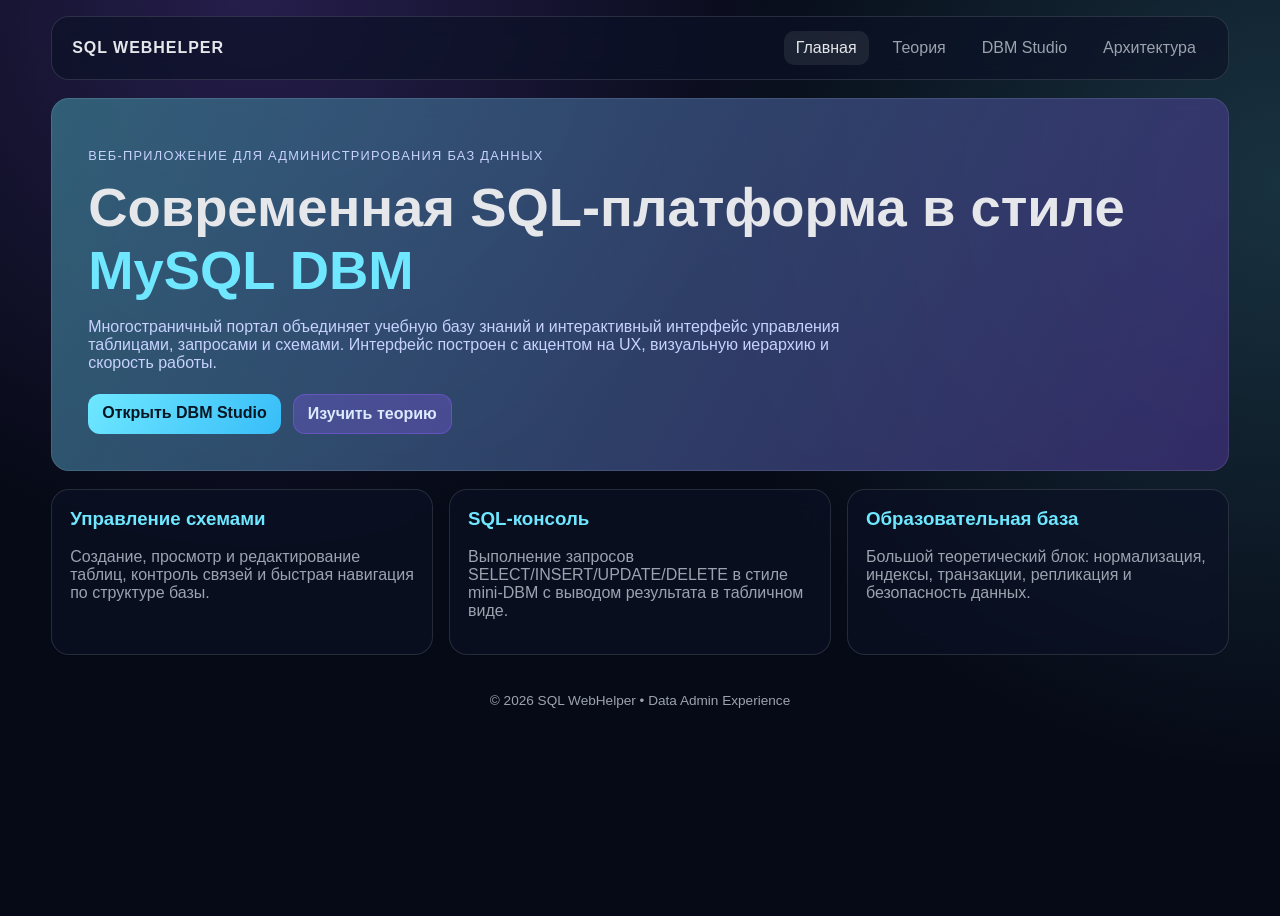
==== index.html @ d7c4d715 "Create modern multi-page SQL admin web app with DBM-style console" ====
<!DOCTYPE html>
<html lang="ru">
  <head>
    <meta charset="UTF-8" />
    <meta name="viewport" content="width=device-width, initial-scale=1.0" />
    <title>SQL WebHelper — Портал администратора БД</title>
    <link rel="stylesheet" href="styles.css" />
  </head>
  <body>
    <header class="topbar glass">
      <div class="brand">SQL WebHelper</div>
      <nav>
        <a href="index.html" class="active">Главная</a>
        <a href="theory.html">Теория</a>
        <a href="admin.html">DBM Studio</a>
        <a href="about.html">Архитектура</a>
      </nav>
    </header>

    <main class="hero-page">
      <section class="hero glass gradient-border">
        <p class="eyebrow">Веб-приложение для администрирования баз данных</p>
        <h1>Современная SQL-платформа в стиле <span>MySQL DBM</span></h1>
        <p>
          Многостраничный портал объединяет учебную базу знаний и интерактивный
          интерфейс управления таблицами, запросами и схемами. Интерфейс
          построен с акцентом на UX, визуальную иерархию и скорость работы.
        </p>
        <div class="hero-actions">
          <a class="btn btn-primary" href="admin.html">Открыть DBM Studio</a>
          <a class="btn btn-secondary" href="theory.html">Изучить теорию</a>
        </div>
      </section>

      <section class="cards-grid">
        <article class="info-card glass">
          <h3>Управление схемами</h3>
          <p>
            Создание, просмотр и редактирование таблиц, контроль связей и быстрая
            навигация по структуре базы.
          </p>
        </article>
        <article class="info-card glass">
          <h3>SQL-консоль</h3>
          <p>
            Выполнение запросов SELECT/INSERT/UPDATE/DELETE в стиле mini-DBM с
            выводом результата в табличном виде.
          </p>
        </article>
        <article class="info-card glass">
          <h3>Образовательная база</h3>
          <p>
            Большой теоретический блок: нормализация, индексы, транзакции,
            репликация и безопасность данных.
          </p>
        </article>
      </section>
    </main>

    <footer>© 2026 SQL WebHelper • Data Admin Experience</footer>
  </body>
</html>
---- styles.css ----
:root {
  --bg: #060a16;
  --bg-soft: #0c1226;
  --accent: #6ee7ff;
  --accent-2: #8b5cf6;
  --text: #e5e7eb;
  --muted: #9ca3af;
  --ok: #22c55e;
}

* { box-sizing: border-box; }

body {
  margin: 0;
  font-family: "Inter", "Segoe UI", sans-serif;
  color: var(--text);
  background:
    radial-gradient(circle at 20% 0%, rgba(139, 92, 246, 0.24), transparent 40%),
    radial-gradient(circle at 100% 20%, rgba(110, 231, 255, 0.18), transparent 40%),
    var(--bg);
  min-height: 100vh;
}

a { color: inherit; text-decoration: none; }

.topbar {
  margin: 16px auto;
  width: min(1200px, 92%);
  display: flex;
  align-items: center;
  justify-content: space-between;
  padding: 14px 20px;
}

.brand {
  font-weight: 800;
  letter-spacing: 0.06em;
  text-transform: uppercase;
}

nav { display: flex; gap: 12px; flex-wrap: wrap; }

nav a {
  padding: 8px 12px;
  border-radius: 10px;
  color: var(--muted);
  transition: 0.2s;
}

nav a.active,
nav a:hover {
  color: var(--text);
  background: rgba(255, 255, 255, 0.08);
}

.glass {
  background: rgba(12, 18, 38, 0.65);
  border: 1px solid rgba(255, 255, 255, 0.12);
  border-radius: 18px;
  backdrop-filter: blur(10px);
}

.gradient-border {
  position: relative;
}

.gradient-border::before {
  content: "";
  position: absolute;
  inset: -1px;
  border-radius: inherit;
  background: linear-gradient(120deg, rgba(110, 231, 255, 0.6), rgba(139, 92, 246, 0.5));
  z-index: -1;
  opacity: 0.6;
}

.hero-page,
.content-page {
  width: min(1200px, 92%);
  margin: 18px auto 38px;
}

.hero {
  padding: 36px;
}

.eyebrow {
  color: var(--accent);
  text-transform: uppercase;
  font-size: 0.8rem;
  letter-spacing: 0.1em;
}

.hero h1 {
  font-size: clamp(2rem, 5vw, 3.4rem);
  margin: 0 0 12px;
}

.hero h1 span { color: var(--accent); }
.hero p { color: #c7d2fe; max-width: 780px; }

.hero-actions {
  margin-top: 22px;
  display: flex;
  gap: 12px;
  flex-wrap: wrap;
}

.btn {
  border: none;
  border-radius: 12px;
  padding: 10px 14px;
  font-weight: 600;
  cursor: pointer;
}

.btn-primary {
  color: #051622;
  background: linear-gradient(120deg, var(--accent), #38bdf8);
}

.btn-secondary {
  color: #dbeafe;
  background: rgba(139, 92, 246, 0.28);
  border: 1px solid rgba(139, 92, 246, 0.45);
}

.cards-grid {
  display: grid;
  grid-template-columns: repeat(auto-fit, minmax(220px, 1fr));
  gap: 16px;
  margin-top: 18px;
}

.info-card { padding: 18px; }
.info-card h3 { margin-top: 0; color: var(--accent); }
.info-card p { color: var(--muted); }

.content { padding: 24px 28px; line-height: 1.6; }
.content h1, .content h2 { color: #dbeafe; }
.content h2 { margin-top: 24px; }

.admin-layout {
  width: min(1200px, 92%);
  margin: 16px auto 36px;
  display: grid;
  grid-template-columns: 280px 1fr;
  gap: 16px;
}

.sidebar { padding: 18px; height: fit-content; }
.schema-title { font-weight: 700; color: var(--accent); }
.sidebar ul { list-style: none; padding: 0; margin: 0; }
.table-item {
  padding: 8px 10px;
  margin-top: 6px;
  border-radius: 10px;
  cursor: pointer;
  color: var(--muted);
}
.table-item.active,
.table-item:hover {
  color: var(--text);
  background: rgba(255, 255, 255, 0.08);
}

.workspace { display: grid; gap: 16px; }
.panel { padding: 18px; }
.table-wrap { overflow-x: auto; }

.db-table {
  width: 100%;
  border-collapse: collapse;
}
.db-table th,
.db-table td {
  border-bottom: 1px solid rgba(255, 255, 255, 0.12);
  text-align: left;
  padding: 8px;
}
.db-table th { color: var(--accent); }

.hint { color: var(--muted); font-size: 0.9rem; }
textarea {
  width: 100%;
  margin: 8px 0;
  border-radius: 12px;
  border: 1px solid rgba(255, 255, 255, 0.18);
  background: #020617;
  color: #f8fafc;
  padding: 12px;
  font-family: "JetBrains Mono", monospace;
}

.row { display: flex; gap: 12px; flex-wrap: wrap; }

.log {
  margin-top: 12px;
  background: #020617;
  border-radius: 12px;
  border: 1px solid rgba(255, 255, 255, 0.14);
  padding: 10px;
  min-height: 70px;
  color: #bfdbfe;
  white-space: pre-wrap;
}

footer {
  text-align: center;
  color: var(--muted);
  font-size: 0.85rem;
  padding-bottom: 18px;
}

@media (max-width: 900px) {
  .admin-layout { grid-template-columns: 1fr; }
}
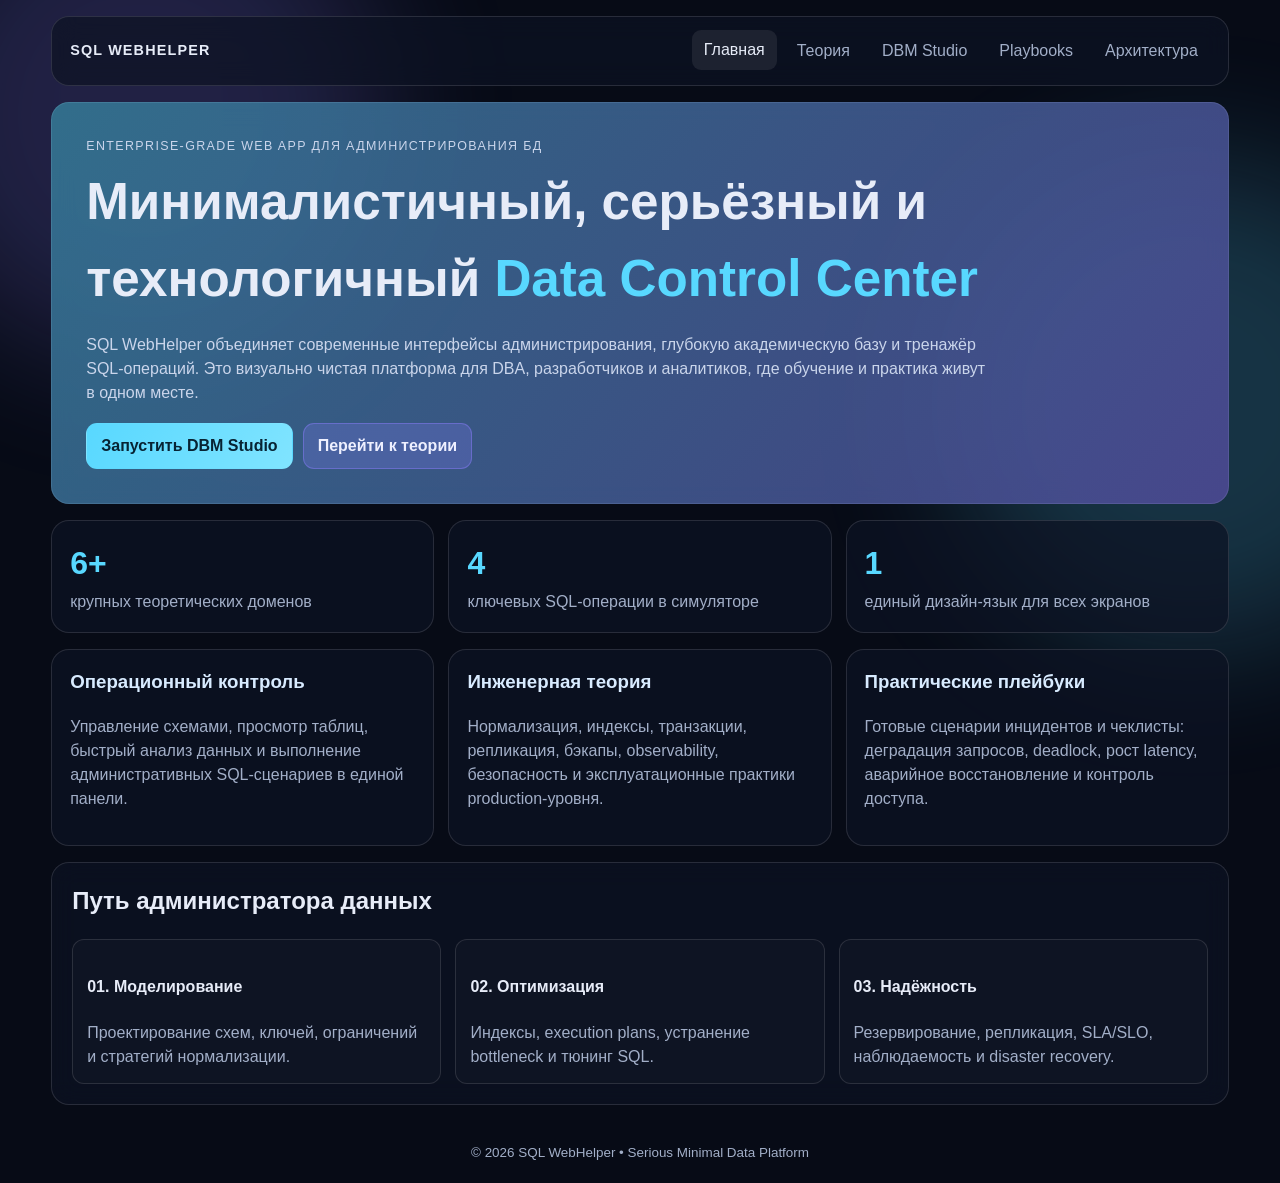
==== commit f6d779a3: "Enhance site with richer content, minimalist styling, and animations" ====
--- a/index.html
+++ b/index.html
@@ -3,60 +3,98 @@
   <head>
     <meta charset="UTF-8" />
     <meta name="viewport" content="width=device-width, initial-scale=1.0" />
-    <title>SQL WebHelper — Портал администратора БД</title>
+    <title>SQL WebHelper — Data Control Suite</title>
     <link rel="stylesheet" href="styles.css" />
   </head>
   <body>
-    <header class="topbar glass">
+    <div class="bg-orb orb-a"></div>
+    <div class="bg-orb orb-b"></div>
+
+    <header class="topbar glass reveal">
       <div class="brand">SQL WebHelper</div>
       <nav>
         <a href="index.html" class="active">Главная</a>
         <a href="theory.html">Теория</a>
         <a href="admin.html">DBM Studio</a>
+        <a href="playbooks.html">Playbooks</a>
         <a href="about.html">Архитектура</a>
       </nav>
     </header>
 
     <main class="hero-page">
-      <section class="hero glass gradient-border">
-        <p class="eyebrow">Веб-приложение для администрирования баз данных</p>
-        <h1>Современная SQL-платформа в стиле <span>MySQL DBM</span></h1>
+      <section class="hero glass gradient-border reveal">
+        <p class="eyebrow">Enterprise-grade web app для администрирования БД</p>
+        <h1>Минималистичный, серьёзный и технологичный <span>Data Control Center</span></h1>
         <p>
-          Многостраничный портал объединяет учебную базу знаний и интерактивный
-          интерфейс управления таблицами, запросами и схемами. Интерфейс
-          построен с акцентом на UX, визуальную иерархию и скорость работы.
+          SQL WebHelper объединяет современные интерфейсы администрирования, глубокую
+          академическую базу и тренажёр SQL-операций. Это визуально чистая платформа для
+          DBA, разработчиков и аналитиков, где обучение и практика живут в одном месте.
         </p>
         <div class="hero-actions">
-          <a class="btn btn-primary" href="admin.html">Открыть DBM Studio</a>
-          <a class="btn btn-secondary" href="theory.html">Изучить теорию</a>
+          <a class="btn btn-primary" href="admin.html">Запустить DBM Studio</a>
+          <a class="btn btn-secondary" href="theory.html">Перейти к теории</a>
         </div>
       </section>
 
-      <section class="cards-grid">
+      <section class="stats-grid reveal delay-1">
+        <article class="stat-card glass">
+          <p class="stat-number">6+</p>
+          <p class="stat-label">крупных теоретических доменов</p>
+        </article>
+        <article class="stat-card glass">
+          <p class="stat-number">4</p>
+          <p class="stat-label">ключевых SQL-операции в симуляторе</p>
+        </article>
+        <article class="stat-card glass">
+          <p class="stat-number">1</p>
+          <p class="stat-label">единый дизайн-язык для всех экранов</p>
+        </article>
+      </section>
+
+      <section class="cards-grid reveal delay-2">
         <article class="info-card glass">
-          <h3>Управление схемами</h3>
+          <h3>Операционный контроль</h3>
           <p>
-            Создание, просмотр и редактирование таблиц, контроль связей и быстрая
-            навигация по структуре базы.
+            Управление схемами, просмотр таблиц, быстрый анализ данных и выполнение
+            административных SQL-сценариев в единой панели.
           </p>
         </article>
         <article class="info-card glass">
-          <h3>SQL-консоль</h3>
+          <h3>Инженерная теория</h3>
           <p>
-            Выполнение запросов SELECT/INSERT/UPDATE/DELETE в стиле mini-DBM с
-            выводом результата в табличном виде.
+            Нормализация, индексы, транзакции, репликация, бэкапы, observability,
+            безопасность и эксплуатационные практики production-уровня.
           </p>
         </article>
         <article class="info-card glass">
-          <h3>Образовательная база</h3>
+          <h3>Практические плейбуки</h3>
           <p>
-            Большой теоретический блок: нормализация, индексы, транзакции,
-            репликация и безопасность данных.
+            Готовые сценарии инцидентов и чеклисты: деградация запросов, deadlock,
+            рост latency, аварийное восстановление и контроль доступа.
           </p>
         </article>
       </section>
+
+      <section class="timeline glass reveal delay-3">
+        <h2>Путь администратора данных</h2>
+        <div class="timeline-grid">
+          <div>
+            <h4>01. Моделирование</h4>
+            <p>Проектирование схем, ключей, ограничений и стратегий нормализации.</p>
+          </div>
+          <div>
+            <h4>02. Оптимизация</h4>
+            <p>Индексы, execution plans, устранение bottleneck и тюнинг SQL.</p>
+          </div>
+          <div>
+            <h4>03. Надёжность</h4>
+            <p>Резервирование, репликация, SLA/SLO, наблюдаемость и disaster recovery.</p>
+          </div>
+        </div>
+      </section>
     </main>
 
-    <footer>© 2026 SQL WebHelper • Data Admin Experience</footer>
+    <footer>© 2026 SQL WebHelper • Serious Minimal Data Platform</footer>
+    <script src="ui.js"></script>
   </body>
 </html>
--- a/styles.css
+++ b/styles.css
@@ -1,67 +1,90 @@
 :root {
-  --bg: #060a16;
-  --bg-soft: #0c1226;
-  --accent: #6ee7ff;
-  --accent-2: #8b5cf6;
-  --text: #e5e7eb;
-  --muted: #9ca3af;
-  --ok: #22c55e;
+  --bg: #070b16;
+  --surface: rgba(13, 19, 35, 0.72);
+  --surface-solid: #0b1220;
+  --text: #e7ecf8;
+  --muted: #a2afc8;
+  --line: rgba(255, 255, 255, 0.12);
+  --accent: #58d8ff;
+  --accent-soft: #8b7dff;
+  --ok: #38d39f;
+  --danger: #ff7b9f;
 }
 
 * { box-sizing: border-box; }
 
 body {
   margin: 0;
+  min-height: 100vh;
+  background: var(--bg);
+  color: var(--text);
   font-family: "Inter", "Segoe UI", sans-serif;
-  color: var(--text);
-  background:
-    radial-gradient(circle at 20% 0%, rgba(139, 92, 246, 0.24), transparent 40%),
-    radial-gradient(circle at 100% 20%, rgba(110, 231, 255, 0.18), transparent 40%),
-    var(--bg);
-  min-height: 100vh;
+  line-height: 1.5;
+  overflow-x: hidden;
 }
 
 a { color: inherit; text-decoration: none; }
 
+.bg-orb {
+  position: fixed;
+  width: 38vw;
+  height: 38vw;
+  border-radius: 50%;
+  filter: blur(70px);
+  z-index: -2;
+  opacity: 0.2;
+  animation: drift 16s ease-in-out infinite alternate;
+}
+.orb-a { top: -10vw; left: -8vw; background: var(--accent-soft); }
+.orb-b { top: 18vh; right: -12vw; background: var(--accent); animation-delay: 1.7s; }
+
 .topbar {
+  width: min(1240px, 92%);
   margin: 16px auto;
-  width: min(1200px, 92%);
+  padding: 14px 18px;
   display: flex;
   align-items: center;
   justify-content: space-between;
-  padding: 14px 20px;
+  gap: 16px;
 }
 
 .brand {
   font-weight: 800;
-  letter-spacing: 0.06em;
+  letter-spacing: 0.08em;
   text-transform: uppercase;
-}
-
-nav { display: flex; gap: 12px; flex-wrap: wrap; }
+  font-size: 0.9rem;
+}
+
+nav {
+  display: flex;
+  flex-wrap: wrap;
+  gap: 8px;
+}
 
 nav a {
   padding: 8px 12px;
-  border-radius: 10px;
-  color: var(--muted);
-  transition: 0.2s;
-}
-
-nav a.active,
-nav a:hover {
+  border-radius: 9px;
+  color: var(--muted);
+  transition: color .24s ease, background .24s ease, transform .24s ease;
+}
+
+nav a:hover,
+nav a.active {
   color: var(--text);
   background: rgba(255, 255, 255, 0.08);
+  transform: translateY(-1px);
 }
 
 .glass {
-  background: rgba(12, 18, 38, 0.65);
-  border: 1px solid rgba(255, 255, 255, 0.12);
+  background: var(--surface);
+  border: 1px solid var(--line);
   border-radius: 18px;
-  backdrop-filter: blur(10px);
+  backdrop-filter: blur(12px);
 }
 
 .gradient-border {
   position: relative;
+  isolation: isolate;
 }
 
 .gradient-border::before {
@@ -69,149 +92,239 @@
   position: absolute;
   inset: -1px;
   border-radius: inherit;
-  background: linear-gradient(120deg, rgba(110, 231, 255, 0.6), rgba(139, 92, 246, 0.5));
   z-index: -1;
-  opacity: 0.6;
+  background: linear-gradient(130deg, rgba(88, 216, 255, 0.45), rgba(139, 125, 255, 0.45));
 }
 
 .hero-page,
 .content-page {
-  width: min(1200px, 92%);
-  margin: 18px auto 38px;
+  width: min(1240px, 92%);
+  margin: 14px auto 38px;
 }
 
 .hero {
-  padding: 36px;
+  padding: 34px;
 }
 
 .eyebrow {
+  margin: 0 0 8px;
+  font-size: 0.78rem;
+  letter-spacing: 0.11em;
   color: var(--accent);
   text-transform: uppercase;
-  font-size: 0.8rem;
-  letter-spacing: 0.1em;
 }
 
 .hero h1 {
-  font-size: clamp(2rem, 5vw, 3.4rem);
-  margin: 0 0 12px;
+  font-size: clamp(2rem, 4.4vw, 3.2rem);
+  margin: 0;
+  max-width: 970px;
 }
 
 .hero h1 span { color: var(--accent); }
-.hero p { color: #c7d2fe; max-width: 780px; }
-
-.hero-actions {
-  margin-top: 22px;
+.hero p { color: #cad5eb; max-width: 900px; }
+
+.hero-actions,
+.row {
   display: flex;
-  gap: 12px;
   flex-wrap: wrap;
+  gap: 10px;
+  margin-top: 18px;
 }
 
 .btn {
-  border: none;
-  border-radius: 12px;
+  border: 1px solid transparent;
+  border-radius: 11px;
+  font-weight: 600;
   padding: 10px 14px;
-  font-weight: 600;
   cursor: pointer;
-}
-
-.btn-primary {
-  color: #051622;
-  background: linear-gradient(120deg, var(--accent), #38bdf8);
-}
-
-.btn-secondary {
-  color: #dbeafe;
-  background: rgba(139, 92, 246, 0.28);
-  border: 1px solid rgba(139, 92, 246, 0.45);
-}
-
-.cards-grid {
+  transition: transform .2s ease, opacity .2s ease, box-shadow .2s ease;
+}
+
+.btn:hover { transform: translateY(-1px); box-shadow: 0 6px 20px rgba(0, 0, 0, 0.22); }
+.btn-primary { background: linear-gradient(120deg, var(--accent), #80e4ff); color: #072333; }
+.btn-secondary { background: rgba(139, 125, 255, 0.24); color: #eef0ff; border-color: rgba(139, 125, 255, 0.44); }
+.btn-ghost { background: transparent; color: var(--muted); border-color: var(--line); }
+
+.stats-grid,
+.cards-grid,
+.playbook-grid {
+  margin-top: 16px;
+  display: grid;
+  gap: 14px;
+  grid-template-columns: repeat(auto-fit, minmax(220px, 1fr));
+}
+
+.stat-card,
+.info-card {
+  padding: 18px;
+}
+
+.stat-number { margin: 0; font-size: 2rem; font-weight: 800; color: var(--accent); }
+.stat-label { margin: 3px 0 0; color: var(--muted); }
+
+.info-card h3,
+.playbook-card h3 {
+  margin-top: 0;
+  color: #d8ebff;
+}
+.info-card p { color: var(--muted); }
+
+.timeline {
+  margin-top: 16px;
+  padding: 20px;
+}
+
+.timeline h2 { margin-top: 0; }
+.timeline-grid {
   display: grid;
   grid-template-columns: repeat(auto-fit, minmax(220px, 1fr));
-  gap: 16px;
-  margin-top: 18px;
-}
-
-.info-card { padding: 18px; }
-.info-card h3 { margin-top: 0; color: var(--accent); }
-.info-card p { color: var(--muted); }
-
-.content { padding: 24px 28px; line-height: 1.6; }
-.content h1, .content h2 { color: #dbeafe; }
-.content h2 { margin-top: 24px; }
+  gap: 14px;
+}
+.timeline-grid div {
+  border: 1px solid var(--line);
+  border-radius: 12px;
+  padding: 14px;
+  background: rgba(255, 255, 255, 0.02);
+}
+.timeline-grid p { color: var(--muted); margin-bottom: 0; }
+
+.content {
+  padding: 26px 28px;
+}
+
+.lead { color: #c8d3ea; }
+.content h2 { margin-top: 26px; }
+.content ul, .content ol { color: #d4def2; }
+
+.playbook-card {
+  background: rgba(255, 255, 255, 0.03);
+  border: 1px solid var(--line);
+  border-radius: 14px;
+  padding: 16px;
+}
+.playbook-card li { color: var(--muted); margin-bottom: 6px; }
 
 .admin-layout {
-  width: min(1200px, 92%);
-  margin: 16px auto 36px;
+  width: min(1240px, 92%);
+  margin: 14px auto 38px;
   display: grid;
-  grid-template-columns: 280px 1fr;
-  gap: 16px;
-}
-
-.sidebar { padding: 18px; height: fit-content; }
-.schema-title { font-weight: 700; color: var(--accent); }
+  gap: 14px;
+  grid-template-columns: 290px 1fr;
+}
+
+.sidebar,
+.panel {
+  padding: 16px;
+}
+
 .sidebar ul { list-style: none; padding: 0; margin: 0; }
+.schema-title { color: var(--accent); font-weight: 700; }
 .table-item {
+  margin-top: 6px;
   padding: 8px 10px;
-  margin-top: 6px;
   border-radius: 10px;
+  color: var(--muted);
   cursor: pointer;
-  color: var(--muted);
-}
-.table-item.active,
-.table-item:hover {
+  transition: background .2s ease, color .2s ease;
+}
+.table-item:hover,
+.table-item.active {
   color: var(--text);
   background: rgba(255, 255, 255, 0.08);
 }
 
-.workspace { display: grid; gap: 16px; }
-.panel { padding: 18px; }
+.kpi-box {
+  margin-top: 16px;
+  padding-top: 10px;
+  border-top: 1px solid var(--line);
+  color: var(--muted);
+  font-size: 0.92rem;
+}
+
+.workspace { display: grid; gap: 14px; }
 .table-wrap { overflow-x: auto; }
 
 .db-table {
   width: 100%;
   border-collapse: collapse;
+  font-size: 0.96rem;
 }
 .db-table th,
 .db-table td {
-  border-bottom: 1px solid rgba(255, 255, 255, 0.12);
+  border-bottom: 1px solid var(--line);
   text-align: left;
   padding: 8px;
 }
-.db-table th { color: var(--accent); }
-
-.hint { color: var(--muted); font-size: 0.9rem; }
+.db-table th {
+  color: var(--accent);
+  font-weight: 700;
+}
+
+.hint { color: var(--muted); margin-bottom: 8px; }
+.hint-list { color: #c9d4ec; margin-top: 0; padding-left: 16px; }
 textarea {
   width: 100%;
-  margin: 8px 0;
+  margin: 6px 0;
+  border: 1px solid var(--line);
   border-radius: 12px;
-  border: 1px solid rgba(255, 255, 255, 0.18);
-  background: #020617;
-  color: #f8fafc;
   padding: 12px;
+  background: #060d1a;
+  color: #f2f7ff;
   font-family: "JetBrains Mono", monospace;
 }
 
-.row { display: flex; gap: 12px; flex-wrap: wrap; }
-
 .log {
-  margin-top: 12px;
-  background: #020617;
+  margin-top: 10px;
+  min-height: 74px;
+  border: 1px solid var(--line);
   border-radius: 12px;
-  border: 1px solid rgba(255, 255, 255, 0.14);
+  background: #060d1a;
+  color: #bde8ff;
   padding: 10px;
-  min-height: 70px;
-  color: #bfdbfe;
   white-space: pre-wrap;
+}
+
+.history-wrap {
+  margin-top: 14px;
+  border-top: 1px solid var(--line);
+  padding-top: 10px;
+}
+.history-wrap h3 { margin: 0 0 8px; font-size: 1rem; }
+.history-list {
+  margin: 0;
+  padding-left: 16px;
+  color: var(--muted);
+  max-height: 160px;
+  overflow: auto;
 }
 
 footer {
   text-align: center;
   color: var(--muted);
-  font-size: 0.85rem;
-  padding-bottom: 18px;
-}
-
-@media (max-width: 900px) {
+  font-size: 0.84rem;
+  padding: 0 0 20px;
+}
+
+.reveal {
+  opacity: 0;
+  transform: translateY(16px);
+  animation: reveal .7s ease forwards;
+}
+.delay-1 { animation-delay: .12s; }
+.delay-2 { animation-delay: .24s; }
+.delay-3 { animation-delay: .36s; }
+
+@keyframes reveal {
+  to { opacity: 1; transform: translateY(0); }
+}
+
+@keyframes drift {
+  from { transform: translate3d(0, 0, 0) scale(1); }
+  to { transform: translate3d(4vw, 2vh, 0) scale(1.08); }
+}
+
+@media (max-width: 940px) {
   .admin-layout { grid-template-columns: 1fr; }
-}
+  .hero { padding: 24px; }
+  .content { padding: 20px; }
+}
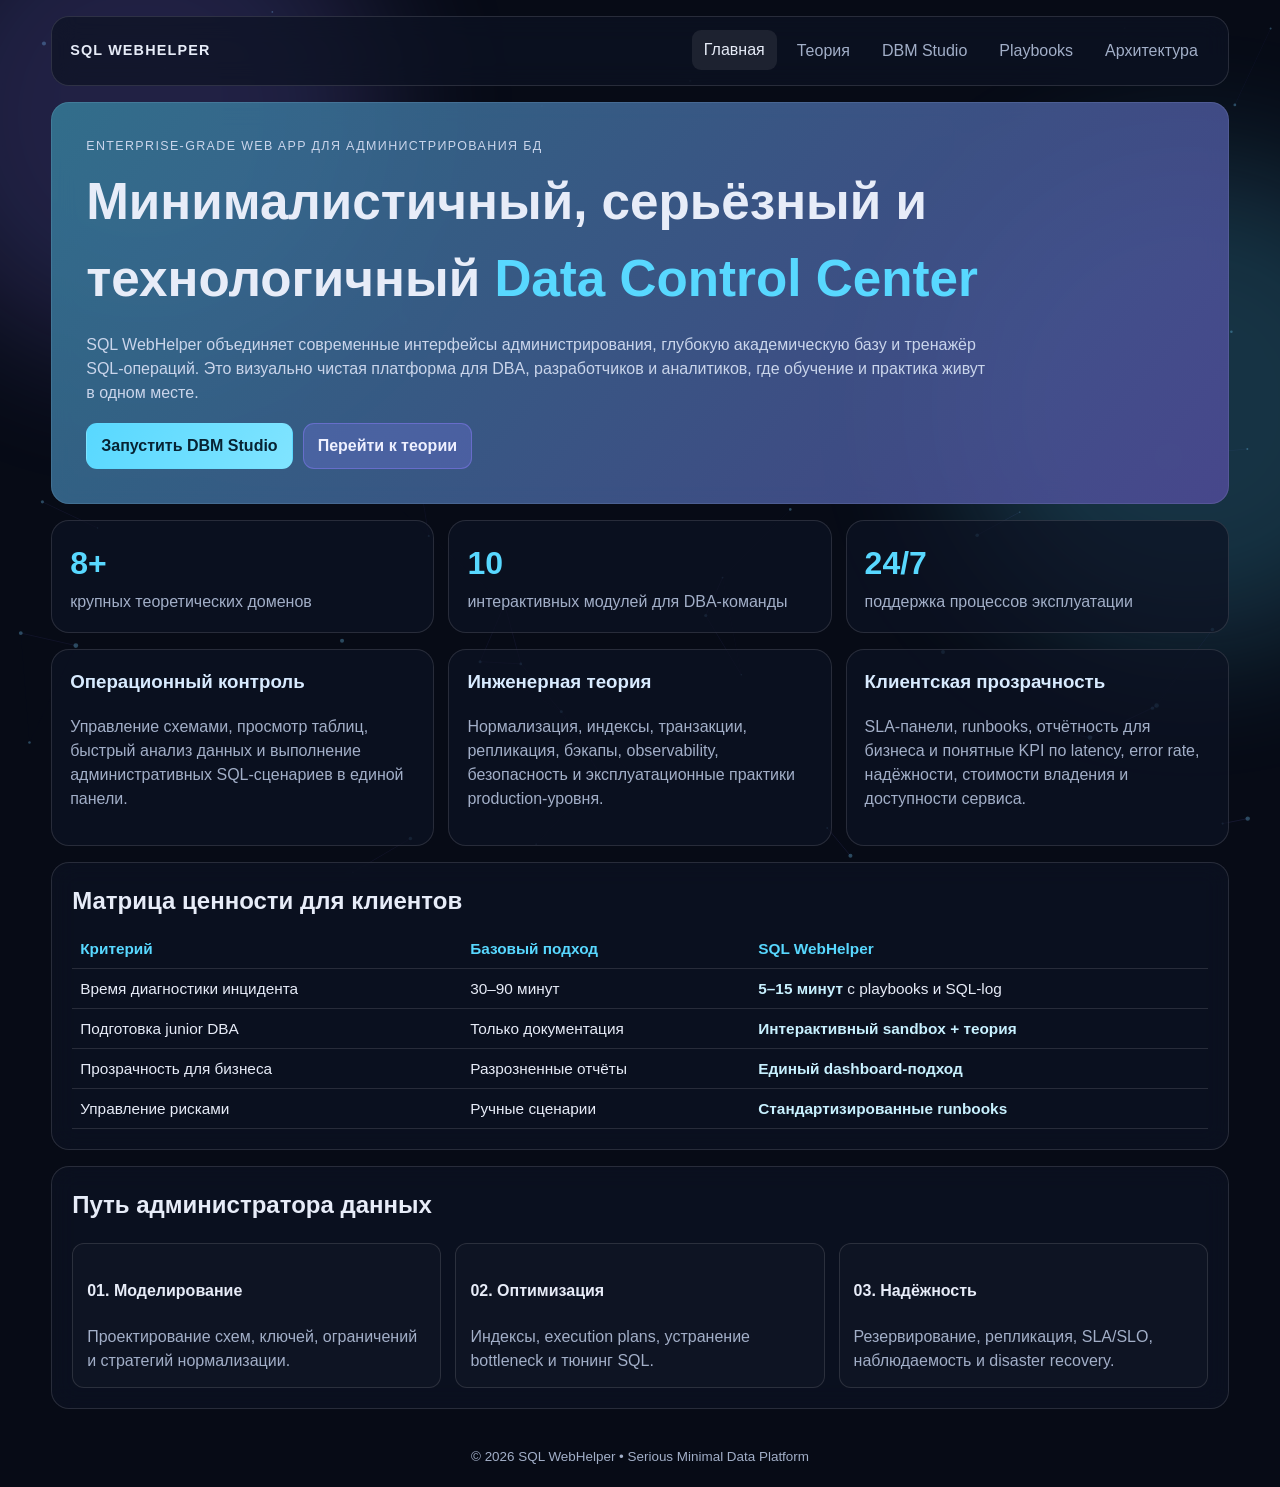
==== commit 3c5ef8da: "Upgrade UI with canvas effects and advanced DBM interactivity" ====
--- a/index.html
+++ b/index.html
@@ -7,6 +7,7 @@
     <link rel="stylesheet" href="styles.css" />
   </head>
   <body>
+    <canvas id="fx-canvas" aria-hidden="true"></canvas>
     <div class="bg-orb orb-a"></div>
     <div class="bg-orb orb-b"></div>
 
@@ -38,16 +39,16 @@
 
       <section class="stats-grid reveal delay-1">
         <article class="stat-card glass">
-          <p class="stat-number">6+</p>
+          <p class="stat-number">8+</p>
           <p class="stat-label">крупных теоретических доменов</p>
         </article>
         <article class="stat-card glass">
-          <p class="stat-number">4</p>
-          <p class="stat-label">ключевых SQL-операции в симуляторе</p>
+          <p class="stat-number">10</p>
+          <p class="stat-label">интерактивных модулей для DBA-команды</p>
         </article>
         <article class="stat-card glass">
-          <p class="stat-number">1</p>
-          <p class="stat-label">единый дизайн-язык для всех экранов</p>
+          <p class="stat-number">24/7</p>
+          <p class="stat-label">поддержка процессов эксплуатации</p>
         </article>
       </section>
 
@@ -67,15 +68,52 @@
           </p>
         </article>
         <article class="info-card glass">
-          <h3>Практические плейбуки</h3>
+          <h3>Клиентская прозрачность</h3>
           <p>
-            Готовые сценарии инцидентов и чеклисты: деградация запросов, deadlock,
-            рост latency, аварийное восстановление и контроль доступа.
+            SLA-панели, runbooks, отчётность для бизнеса и понятные KPI по latency,
+            error rate, надёжности, стоимости владения и доступности сервиса.
           </p>
         </article>
       </section>
 
-      <section class="timeline glass reveal delay-3">
+      <section class="table-section glass reveal delay-3">
+        <h2>Матрица ценности для клиентов</h2>
+        <div class="table-wrap">
+          <table class="db-table db-table-compare">
+            <thead>
+              <tr>
+                <th>Критерий</th>
+                <th>Базовый подход</th>
+                <th>SQL WebHelper</th>
+              </tr>
+            </thead>
+            <tbody>
+              <tr>
+                <td>Время диагностики инцидента</td>
+                <td>30–90 минут</td>
+                <td><strong>5–15 минут</strong> с playbooks и SQL-log</td>
+              </tr>
+              <tr>
+                <td>Подготовка junior DBA</td>
+                <td>Только документация</td>
+                <td><strong>Интерактивный sandbox + теория</strong></td>
+              </tr>
+              <tr>
+                <td>Прозрачность для бизнеса</td>
+                <td>Разрозненные отчёты</td>
+                <td><strong>Единый dashboard-подход</strong></td>
+              </tr>
+              <tr>
+                <td>Управление рисками</td>
+                <td>Ручные сценарии</td>
+                <td><strong>Стандартизированные runbooks</strong></td>
+              </tr>
+            </tbody>
+          </table>
+        </div>
+      </section>
+
+      <section class="timeline glass reveal delay-4">
         <h2>Путь администратора данных</h2>
         <div class="timeline-grid">
           <div>
--- a/styles.css
+++ b/styles.css
@@ -7,8 +7,6 @@
   --line: rgba(255, 255, 255, 0.12);
   --accent: #58d8ff;
   --accent-soft: #8b7dff;
-  --ok: #38d39f;
-  --danger: #ff7b9f;
 }
 
 * { box-sizing: border-box; }
@@ -24,6 +22,14 @@
 }
 
 a { color: inherit; text-decoration: none; }
+
+#fx-canvas {
+  position: fixed;
+  inset: 0;
+  z-index: -3;
+  opacity: 0.7;
+  pointer-events: none;
+}
 
 .bg-orb {
   position: fixed;
@@ -102,9 +108,7 @@
   margin: 14px auto 38px;
 }
 
-.hero {
-  padding: 34px;
-}
+.hero { padding: 34px; }
 
 .eyebrow {
   margin: 0 0 8px;
@@ -155,9 +159,7 @@
 }
 
 .stat-card,
-.info-card {
-  padding: 18px;
-}
+.info-card { padding: 18px; }
 
 .stat-number { margin: 0; font-size: 2rem; font-weight: 800; color: var(--accent); }
 .stat-label { margin: 3px 0 0; color: var(--muted); }
@@ -168,6 +170,15 @@
   color: #d8ebff;
 }
 .info-card p { color: var(--muted); }
+
+.table-section {
+  margin-top: 16px;
+  padding: 20px;
+}
+
+.table-section h2 {
+  margin: 0 0 10px;
+}
 
 .timeline {
   margin-top: 16px;
@@ -188,9 +199,7 @@
 }
 .timeline-grid p { color: var(--muted); margin-bottom: 0; }
 
-.content {
-  padding: 26px 28px;
-}
+.content { padding: 26px 28px; }
 
 .lead { color: #c8d3ea; }
 .content h2 { margin-top: 26px; }
@@ -213,9 +222,7 @@
 }
 
 .sidebar,
-.panel {
-  padding: 16px;
-}
+.panel { padding: 16px; }
 
 .sidebar ul { list-style: none; padding: 0; margin: 0; }
 .schema-title { color: var(--accent); font-weight: 700; }
@@ -233,15 +240,56 @@
   background: rgba(255, 255, 255, 0.08);
 }
 
-.kpi-box {
+.kpi-grid {
   margin-top: 16px;
-  padding-top: 10px;
-  border-top: 1px solid var(--line);
-  color: var(--muted);
-  font-size: 0.92rem;
+  display: grid;
+  grid-template-columns: repeat(2, minmax(0, 1fr));
+  gap: 8px;
+}
+
+.kpi-card {
+  padding: 10px;
+  border-radius: 12px;
+  background: rgba(255, 255, 255, 0.03);
+  border: 1px solid var(--line);
+}
+
+.kpi-card p {
+  margin: 0;
+  color: var(--muted);
+  font-size: 0.8rem;
+}
+
+.kpi-card strong {
+  font-size: 1.1rem;
+  color: #eff5ff;
 }
 
 .workspace { display: grid; gap: 14px; }
+.panel-head {
+  display: flex;
+  justify-content: space-between;
+  align-items: center;
+  gap: 8px;
+  flex-wrap: wrap;
+}
+.toolbar {
+  display: flex;
+  gap: 10px;
+  margin: 10px 0 12px;
+  flex-wrap: wrap;
+}
+
+input[type="search"] {
+  flex: 1;
+  min-width: 220px;
+  border: 1px solid var(--line);
+  border-radius: 12px;
+  padding: 10px;
+  background: #060d1a;
+  color: #f2f7ff;
+}
+
 .table-wrap { overflow-x: auto; }
 
 .db-table {
@@ -255,9 +303,23 @@
   text-align: left;
   padding: 8px;
 }
-.db-table th {
-  color: var(--accent);
-  font-weight: 700;
+.db-table th { color: var(--accent); font-weight: 700; }
+
+.db-table tbody tr:hover {
+  background: rgba(255, 255, 255, 0.04);
+}
+
+.db-table-compare td strong {
+  color: #c8f1ff;
+}
+
+.sort-btn {
+  border: none;
+  background: transparent;
+  color: inherit;
+  font: inherit;
+  cursor: pointer;
+  padding: 0;
 }
 
 .hint { color: var(--muted); margin-bottom: 8px; }
@@ -313,6 +375,7 @@
 .delay-1 { animation-delay: .12s; }
 .delay-2 { animation-delay: .24s; }
 .delay-3 { animation-delay: .36s; }
+.delay-4 { animation-delay: .48s; }
 
 @keyframes reveal {
   to { opacity: 1; transform: translateY(0); }
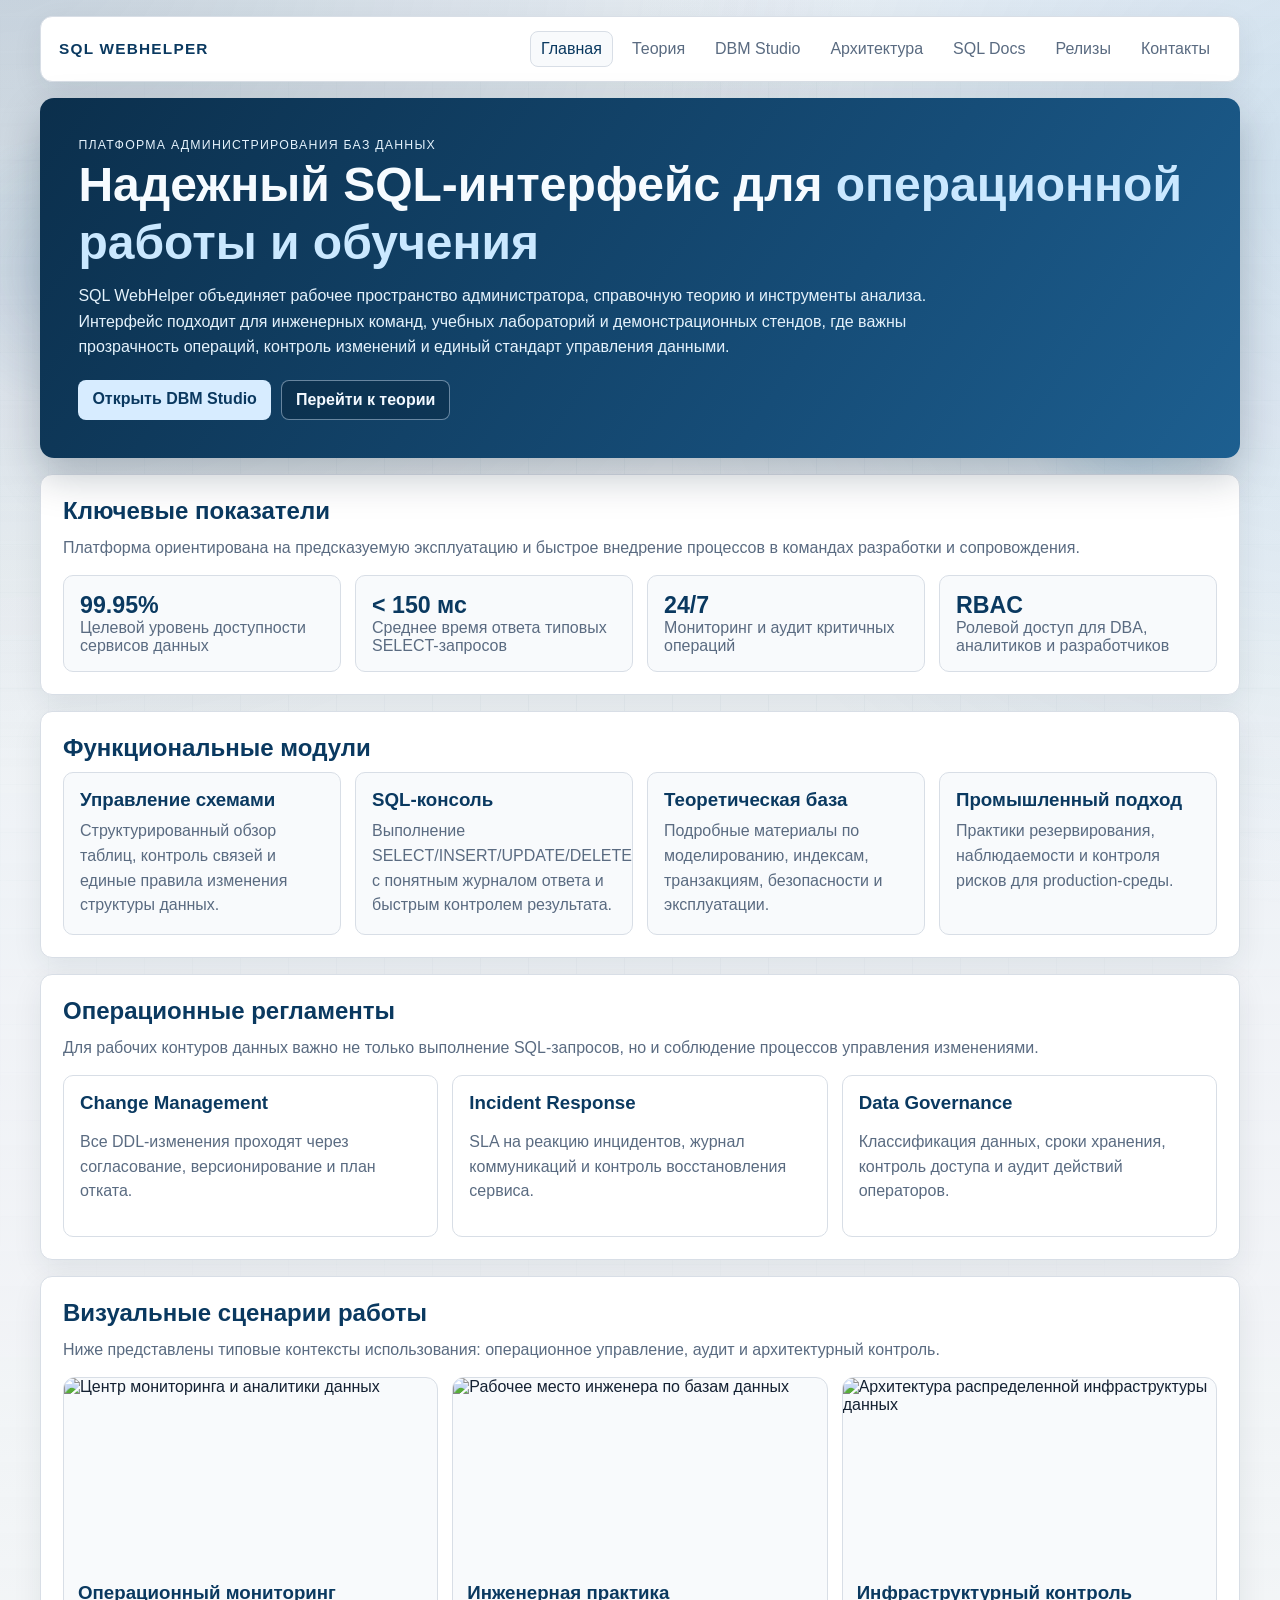
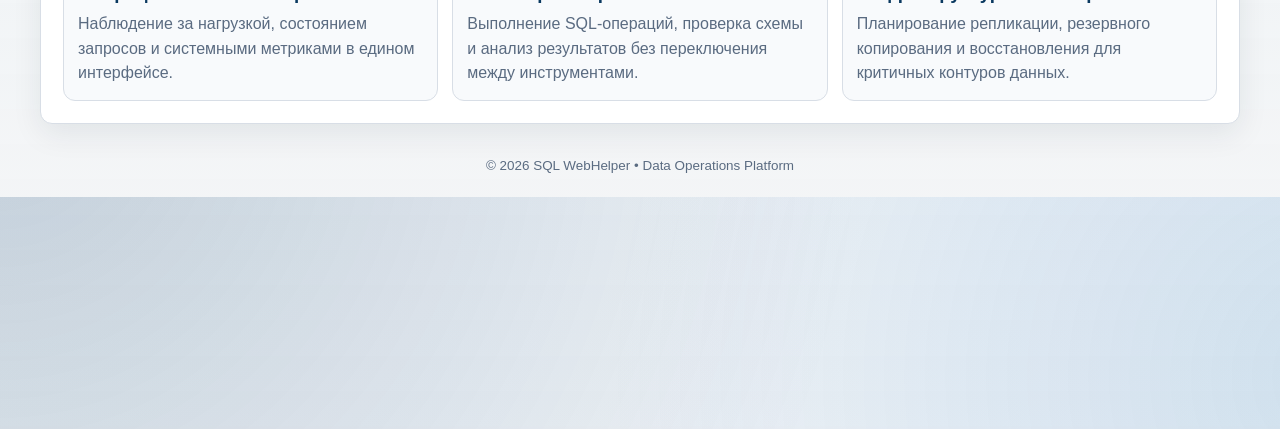
==== commit c6b65810: "Renew alot of pages adding statick aniamtion into pages" ====
--- a/index.html
+++ b/index.html
@@ -3,136 +3,177 @@
   <head>
     <meta charset="UTF-8" />
     <meta name="viewport" content="width=device-width, initial-scale=1.0" />
-    <title>SQL WebHelper — Data Control Suite</title>
+    <title>SQL WebHelper — Центр управления данными</title>
     <link rel="stylesheet" href="styles.css" />
+    <script src="site.js" defer></script>
   </head>
   <body>
-    <canvas id="fx-canvas" aria-hidden="true"></canvas>
-    <div class="bg-orb orb-a"></div>
-    <div class="bg-orb orb-b"></div>
-
-    <header class="topbar glass reveal">
+    <header class="topbar">
       <div class="brand">SQL WebHelper</div>
       <nav>
         <a href="index.html" class="active">Главная</a>
         <a href="theory.html">Теория</a>
         <a href="admin.html">DBM Studio</a>
-        <a href="playbooks.html">Playbooks</a>
         <a href="about.html">Архитектура</a>
+        <a href="docs.html">SQL Docs</a>
+        <a href="release-notes.html">Релизы</a>
+        <a href="contacts.html">Контакты</a>
       </nav>
     </header>
 
     <main class="hero-page">
-      <section class="hero glass gradient-border reveal">
-        <p class="eyebrow">Enterprise-grade web app для администрирования БД</p>
-        <h1>Минималистичный, серьёзный и технологичный <span>Data Control Center</span></h1>
+      <section class="hero">
+        <p class="eyebrow">Платформа администрирования баз данных</p>
+        <h1>Надежный SQL-интерфейс для <span>операционной работы и обучения</span></h1>
         <p>
-          SQL WebHelper объединяет современные интерфейсы администрирования, глубокую
-          академическую базу и тренажёр SQL-операций. Это визуально чистая платформа для
-          DBA, разработчиков и аналитиков, где обучение и практика живут в одном месте.
+          SQL WebHelper объединяет рабочее пространство администратора, справочную теорию и
+          инструменты анализа. Интерфейс подходит для инженерных команд, учебных лабораторий и
+          демонстрационных стендов, где важны прозрачность операций, контроль изменений и единый
+          стандарт управления данными.
         </p>
         <div class="hero-actions">
-          <a class="btn btn-primary" href="admin.html">Запустить DBM Studio</a>
+          <a class="btn btn-primary" href="admin.html">Открыть DBM Studio</a>
           <a class="btn btn-secondary" href="theory.html">Перейти к теории</a>
         </div>
       </section>
 
-      <section class="stats-grid reveal delay-1">
-        <article class="stat-card glass">
-          <p class="stat-number">8+</p>
-          <p class="stat-label">крупных теоретических доменов</p>
-        </article>
-        <article class="stat-card glass">
-          <p class="stat-number">10</p>
-          <p class="stat-label">интерактивных модулей для DBA-команды</p>
-        </article>
-        <article class="stat-card glass">
-          <p class="stat-number">24/7</p>
-          <p class="stat-label">поддержка процессов эксплуатации</p>
-        </article>
-      </section>
-
-      <section class="cards-grid reveal delay-2">
-        <article class="info-card glass">
-          <h3>Операционный контроль</h3>
-          <p>
-            Управление схемами, просмотр таблиц, быстрый анализ данных и выполнение
-            административных SQL-сценариев в единой панели.
-          </p>
-        </article>
-        <article class="info-card glass">
-          <h3>Инженерная теория</h3>
-          <p>
-            Нормализация, индексы, транзакции, репликация, бэкапы, observability,
-            безопасность и эксплуатационные практики production-уровня.
-          </p>
-        </article>
-        <article class="info-card glass">
-          <h3>Клиентская прозрачность</h3>
-          <p>
-            SLA-панели, runbooks, отчётность для бизнеса и понятные KPI по latency,
-            error rate, надёжности, стоимости владения и доступности сервиса.
-          </p>
-        </article>
-      </section>
-
-      <section class="table-section glass reveal delay-3">
-        <h2>Матрица ценности для клиентов</h2>
-        <div class="table-wrap">
-          <table class="db-table db-table-compare">
-            <thead>
-              <tr>
-                <th>Критерий</th>
-                <th>Базовый подход</th>
-                <th>SQL WebHelper</th>
-              </tr>
-            </thead>
-            <tbody>
-              <tr>
-                <td>Время диагностики инцидента</td>
-                <td>30–90 минут</td>
-                <td><strong>5–15 минут</strong> с playbooks и SQL-log</td>
-              </tr>
-              <tr>
-                <td>Подготовка junior DBA</td>
-                <td>Только документация</td>
-                <td><strong>Интерактивный sandbox + теория</strong></td>
-              </tr>
-              <tr>
-                <td>Прозрачность для бизнеса</td>
-                <td>Разрозненные отчёты</td>
-                <td><strong>Единый dashboard-подход</strong></td>
-              </tr>
-              <tr>
-                <td>Управление рисками</td>
-                <td>Ручные сценарии</td>
-                <td><strong>Стандартизированные runbooks</strong></td>
-              </tr>
-            </tbody>
-          </table>
+      <section class="section">
+        <h2>Ключевые показатели</h2>
+        <p class="section-intro">
+          Платформа ориентирована на предсказуемую эксплуатацию и быстрое внедрение процессов в
+          командах разработки и сопровождения.
+        </p>
+        <div class="kpi-grid">
+          <div class="kpi">
+            <strong>99.95%</strong>
+            <span>Целевой уровень доступности сервисов данных</span>
+          </div>
+          <div class="kpi">
+            <strong>&lt; 150 мс</strong>
+            <span>Среднее время ответа типовых SELECT-запросов</span>
+          </div>
+          <div class="kpi">
+            <strong>24/7</strong>
+            <span>Мониторинг и аудит критичных операций</span>
+          </div>
+          <div class="kpi">
+            <strong>RBAC</strong>
+            <span>Ролевой доступ для DBA, аналитиков и разработчиков</span>
+          </div>
         </div>
       </section>
 
-      <section class="timeline glass reveal delay-4">
-        <h2>Путь администратора данных</h2>
-        <div class="timeline-grid">
-          <div>
-            <h4>01. Моделирование</h4>
-            <p>Проектирование схем, ключей, ограничений и стратегий нормализации.</p>
-          </div>
-          <div>
-            <h4>02. Оптимизация</h4>
-            <p>Индексы, execution plans, устранение bottleneck и тюнинг SQL.</p>
-          </div>
-          <div>
-            <h4>03. Надёжность</h4>
-            <p>Резервирование, репликация, SLA/SLO, наблюдаемость и disaster recovery.</p>
-          </div>
+      <section class="section">
+        <h2>Функциональные модули</h2>
+        <div class="cards-grid">
+          <article class="info-card">
+            <h3>Управление схемами</h3>
+            <p>
+              Структурированный обзор таблиц, контроль связей и единые правила изменения структуры
+              данных.
+            </p>
+          </article>
+          <article class="info-card">
+            <h3>SQL-консоль</h3>
+            <p>
+              Выполнение SELECT/INSERT/UPDATE/DELETE с понятным журналом ответа и быстрым контролем
+              результата.
+            </p>
+          </article>
+          <article class="info-card">
+            <h3>Теоретическая база</h3>
+            <p>
+              Подробные материалы по моделированию, индексам, транзакциям, безопасности и
+              эксплуатации.
+            </p>
+          </article>
+          <article class="info-card">
+            <h3>Промышленный подход</h3>
+            <p>
+              Практики резервирования, наблюдаемости и контроля рисков для production-среды.
+            </p>
+          </article>
+        </div>
+      </section>
+
+      <section class="section">
+        <h2>Операционные регламенты</h2>
+        <p class="section-intro">
+          Для рабочих контуров данных важно не только выполнение SQL-запросов, но и соблюдение
+          процессов управления изменениями.
+        </p>
+        <div class="article-grid">
+          <article class="article">
+            <h3>Change Management</h3>
+            <p>
+              Все DDL-изменения проходят через согласование, версионирование и план отката.
+            </p>
+          </article>
+          <article class="article">
+            <h3>Incident Response</h3>
+            <p>
+              SLA на реакцию инцидентов, журнал коммуникаций и контроль восстановления сервиса.
+            </p>
+          </article>
+          <article class="article">
+            <h3>Data Governance</h3>
+            <p>
+              Классификация данных, сроки хранения, контроль доступа и аудит действий операторов.
+            </p>
+          </article>
+        </div>
+      </section>
+
+      <section class="section">
+        <h2>Визуальные сценарии работы</h2>
+        <p class="section-intro">
+          Ниже представлены типовые контексты использования: операционное управление, аудит и
+          архитектурный контроль.
+        </p>
+        <div class="media-grid">
+          <article class="media-card">
+            <img
+              src="https://images.unsplash.com/photo-1518773553398-650c184e0bb3?auto=format&fit=crop&w=1200&q=80"
+              alt="Центр мониторинга и аналитики данных"
+            />
+            <div class="media-body">
+              <h3>Операционный мониторинг</h3>
+              <p>
+                Наблюдение за нагрузкой, состоянием запросов и системными метриками в едином
+                интерфейсе.
+              </p>
+            </div>
+          </article>
+          <article class="media-card">
+            <img
+              src="https://images.unsplash.com/photo-1461749280684-dccba630e2f6?auto=format&fit=crop&w=1200&q=80"
+              alt="Рабочее место инженера по базам данных"
+            />
+            <div class="media-body">
+              <h3>Инженерная практика</h3>
+              <p>
+                Выполнение SQL-операций, проверка схемы и анализ результатов без переключения между
+                инструментами.
+              </p>
+            </div>
+          </article>
+          <article class="media-card">
+            <img
+              src="https://images.unsplash.com/photo-1451187580459-43490279c0fa?auto=format&fit=crop&w=1200&q=80"
+              alt="Архитектура распределенной инфраструктуры данных"
+            />
+            <div class="media-body">
+              <h3>Инфраструктурный контроль</h3>
+              <p>
+                Планирование репликации, резервного копирования и восстановления для критичных
+                контуров данных.
+              </p>
+            </div>
+          </article>
         </div>
       </section>
     </main>
 
-    <footer>© 2026 SQL WebHelper • Serious Minimal Data Platform</footer>
-    <script src="ui.js"></script>
+    <footer>© 2026 SQL WebHelper • Data Operations Platform</footer>
   </body>
 </html>
--- a/styles.css
+++ b/styles.css
@@ -1,393 +1,653 @@
 :root {
-  --bg: #070b16;
-  --surface: rgba(13, 19, 35, 0.72);
-  --surface-solid: #0b1220;
-  --text: #e7ecf8;
-  --muted: #a2afc8;
-  --line: rgba(255, 255, 255, 0.12);
-  --accent: #58d8ff;
-  --accent-soft: #8b7dff;
-}
-
-* { box-sizing: border-box; }
+  --bg: #f3f5f7;
+  --surface: #ffffff;
+  --surface-alt: #f8fafc;
+  --border: #d8dee6;
+  --text: #142132;
+  --muted: #5a6b81;
+  --accent: #0f4c81;
+  --accent-strong: #0a3960;
+  --ok: #1e7a42;
+  --shadow: 0 10px 30px rgba(15, 35, 57, 0.08);
+}
+
+* {
+  box-sizing: border-box;
+}
 
 body {
   margin: 0;
+  font-family: "Segoe UI", "Helvetica Neue", Arial, sans-serif;
+  color: var(--text);
+  position: relative;
+  isolation: isolate;
+  background:
+    radial-gradient(circle at 0% -5%, rgba(11, 60, 97, 0.18), transparent 38%),
+    radial-gradient(circle at 105% 10%, rgba(31, 120, 188, 0.14), transparent 35%),
+    linear-gradient(180deg, rgba(231, 237, 244, 0.6), rgba(243, 245, 247, 0.8)),
+    var(--bg);
   min-height: 100vh;
-  background: var(--bg);
-  color: var(--text);
-  font-family: "Inter", "Segoe UI", sans-serif;
-  line-height: 1.5;
-  overflow-x: hidden;
-}
-
-a { color: inherit; text-decoration: none; }
-
-#fx-canvas {
+  animation: bgShift 20s ease-in-out infinite alternate;
+  opacity: 0;
+  transform: translateY(8px);
+  transition: opacity 0.45s ease, transform 0.45s ease;
+}
+
+body::before,
+body::after {
+  content: "";
   position: fixed;
+  inset: -20vmax;
+  pointer-events: none;
+  z-index: -1;
+}
+
+body::before {
+  background:
+    radial-gradient(circle, rgba(12, 92, 150, 0.12) 0%, rgba(12, 92, 150, 0) 45%),
+    radial-gradient(circle, rgba(33, 141, 195, 0.14) 0%, rgba(33, 141, 195, 0) 38%),
+    radial-gradient(circle, rgba(6, 48, 82, 0.08) 0%, rgba(6, 48, 82, 0) 52%);
+  background-size: 34vmax 34vmax, 30vmax 30vmax, 42vmax 42vmax;
+  background-repeat: no-repeat;
+  background-position: 8% 16%, 85% 25%, 40% 85%;
+  filter: blur(6px);
+  animation: orbitalFlow 24s linear infinite;
+}
+
+body::after {
   inset: 0;
-  z-index: -3;
-  opacity: 0.7;
-  pointer-events: none;
-}
-
-.bg-orb {
-  position: fixed;
-  width: 38vw;
-  height: 38vw;
-  border-radius: 50%;
-  filter: blur(70px);
-  z-index: -2;
-  opacity: 0.2;
-  animation: drift 16s ease-in-out infinite alternate;
-}
-.orb-a { top: -10vw; left: -8vw; background: var(--accent-soft); }
-.orb-b { top: 18vh; right: -12vw; background: var(--accent); animation-delay: 1.7s; }
+  background-image:
+    linear-gradient(rgba(11, 60, 97, 0.07) 1px, transparent 1px),
+    linear-gradient(90deg, rgba(11, 60, 97, 0.07) 1px, transparent 1px);
+  background-size: 48px 48px;
+  mask-image: radial-gradient(circle at 50% 35%, rgba(0, 0, 0, 0.5), transparent 72%);
+  animation: gridDrift 18s linear infinite;
+}
+
+body.is-loaded {
+  opacity: 1;
+  transform: translateY(0);
+}
+
+body.is-transitioning {
+  opacity: 0;
+  transform: translateY(10px);
+}
+
+a {
+  color: inherit;
+  text-decoration: none;
+}
 
 .topbar {
-  width: min(1240px, 92%);
-  margin: 16px auto;
+  width: min(1200px, 94%);
+  margin: 16px auto 0;
   padding: 14px 18px;
   display: flex;
   align-items: center;
   justify-content: space-between;
-  gap: 16px;
+  gap: 12px;
+  background: var(--surface);
+  border: 1px solid var(--border);
+  border-radius: 12px;
+  box-shadow: var(--shadow);
 }
 
 .brand {
-  font-weight: 800;
+  font-size: 0.96rem;
   letter-spacing: 0.08em;
   text-transform: uppercase;
-  font-size: 0.9rem;
+  font-weight: 700;
+  color: var(--accent-strong);
 }
 
 nav {
   display: flex;
+  gap: 8px;
   flex-wrap: wrap;
-  gap: 8px;
 }
 
 nav a {
-  padding: 8px 12px;
-  border-radius: 9px;
-  color: var(--muted);
-  transition: color .24s ease, background .24s ease, transform .24s ease;
-}
-
-nav a:hover,
-nav a.active {
-  color: var(--text);
-  background: rgba(255, 255, 255, 0.08);
-  transform: translateY(-1px);
-}
-
-.glass {
-  background: var(--surface);
-  border: 1px solid var(--line);
-  border-radius: 18px;
-  backdrop-filter: blur(12px);
-}
-
-.gradient-border {
+  color: var(--muted);
+  padding: 8px 10px;
+  border-radius: 8px;
+  border: 1px solid transparent;
+}
+
+nav a.active,
+nav a:hover {
+  color: var(--accent-strong);
+  border-color: var(--border);
+  background: var(--surface-alt);
+}
+
+.hero-page,
+.content-page,
+.admin-layout {
+  width: min(1200px, 94%);
+  margin: 16px auto 34px;
+}
+
+.hero {
+  background: linear-gradient(125deg, #0b2f4c, #164d78 65%, #1d5f90);
+  color: #f6fbff;
+  border-radius: 14px;
+  padding: clamp(24px, 3vw, 40px);
+  box-shadow: 0 18px 40px rgba(6, 28, 47, 0.25);
   position: relative;
-  isolation: isolate;
-}
-
-.gradient-border::before {
+  overflow: hidden;
+}
+
+.hero::after {
   content: "";
   position: absolute;
-  inset: -1px;
-  border-radius: inherit;
-  z-index: -1;
-  background: linear-gradient(130deg, rgba(88, 216, 255, 0.45), rgba(139, 125, 255, 0.45));
-}
-
-.hero-page,
-.content-page {
-  width: min(1240px, 92%);
-  margin: 14px auto 38px;
-}
-
-.hero { padding: 34px; }
+  inset: 0;
+  background: linear-gradient(90deg, transparent, rgba(255, 255, 255, 0.08), transparent);
+  transform: translateX(-100%);
+  animation: heroSweep 7s ease-in-out infinite;
+}
 
 .eyebrow {
-  margin: 0 0 8px;
-  font-size: 0.78rem;
-  letter-spacing: 0.11em;
-  color: var(--accent);
   text-transform: uppercase;
+  letter-spacing: 0.1em;
+  font-size: 0.77rem;
+  color: #b8d6ec;
+  margin: 0 0 10px;
 }
 
 .hero h1 {
-  font-size: clamp(2rem, 4.4vw, 3.2rem);
-  margin: 0;
-  max-width: 970px;
-}
-
-.hero h1 span { color: var(--accent); }
-.hero p { color: #cad5eb; max-width: 900px; }
-
-.hero-actions,
-.row {
+  margin: 0 0 12px;
+  font-size: clamp(1.9rem, 4.3vw, 3rem);
+  line-height: 1.2;
+}
+
+.hero h1 span {
+  color: #cae8ff;
+}
+
+.hero p {
+  margin: 0;
+  max-width: 860px;
+  line-height: 1.6;
+  color: #e4f2fc;
+}
+
+.hero-actions {
+  margin-top: 20px;
   display: flex;
+  gap: 10px;
   flex-wrap: wrap;
-  gap: 10px;
-  margin-top: 18px;
 }
 
 .btn {
-  border: 1px solid transparent;
-  border-radius: 11px;
+  border: none;
+  border-radius: 8px;
+  padding: 10px 14px;
   font-weight: 600;
-  padding: 10px 14px;
   cursor: pointer;
-  transition: transform .2s ease, opacity .2s ease, box-shadow .2s ease;
-}
-
-.btn:hover { transform: translateY(-1px); box-shadow: 0 6px 20px rgba(0, 0, 0, 0.22); }
-.btn-primary { background: linear-gradient(120deg, var(--accent), #80e4ff); color: #072333; }
-.btn-secondary { background: rgba(139, 125, 255, 0.24); color: #eef0ff; border-color: rgba(139, 125, 255, 0.44); }
-.btn-ghost { background: transparent; color: var(--muted); border-color: var(--line); }
-
-.stats-grid,
+  transition: 0.2s ease;
+}
+
+.btn-primary {
+  background: #d7ecff;
+  color: #0a385f;
+}
+
+.btn-primary:hover {
+  background: #c8e4ff;
+}
+
+.btn-secondary {
+  color: #f3f9ff;
+  border: 1px solid rgba(215, 236, 255, 0.45);
+  background: rgba(3, 17, 31, 0.25);
+}
+
+.btn-secondary:hover {
+  background: rgba(3, 17, 31, 0.4);
+}
+
+.section {
+  margin-top: 16px;
+  border: 1px solid var(--border);
+  border-radius: 12px;
+  background: var(--surface);
+  box-shadow: var(--shadow);
+  padding: 22px;
+}
+
+.section h2 {
+  margin: 0 0 10px;
+  color: var(--accent-strong);
+}
+
+.section-intro {
+  margin: 0 0 14px;
+  color: var(--muted);
+  line-height: 1.6;
+}
+
+.kpi-grid,
 .cards-grid,
-.playbook-grid {
-  margin-top: 16px;
+.article-grid,
+.media-grid {
   display: grid;
   gap: 14px;
-  grid-template-columns: repeat(auto-fit, minmax(220px, 1fr));
-}
-
-.stat-card,
-.info-card { padding: 18px; }
-
-.stat-number { margin: 0; font-size: 2rem; font-weight: 800; color: var(--accent); }
-.stat-label { margin: 3px 0 0; color: var(--muted); }
-
-.info-card h3,
-.playbook-card h3 {
+}
+
+.kpi-grid {
+  grid-template-columns: repeat(auto-fit, minmax(180px, 1fr));
+}
+
+.kpi {
+  border: 1px solid var(--border);
+  border-radius: 10px;
+  background: var(--surface-alt);
+  padding: 16px;
+}
+
+.kpi strong {
+  display: block;
+  font-size: 1.45rem;
+  color: var(--accent-strong);
+}
+
+.kpi span {
+  color: var(--muted);
+}
+
+.cards-grid {
+  grid-template-columns: repeat(auto-fit, minmax(230px, 1fr));
+}
+
+.info-card {
+  border: 1px solid var(--border);
+  border-radius: 10px;
+  background: var(--surface-alt);
+  padding: 16px;
+  transition: transform 0.2s ease, box-shadow 0.2s ease;
+}
+
+.info-card:hover {
+  transform: translateY(-2px);
+  box-shadow: 0 14px 26px rgba(11, 50, 81, 0.12);
+}
+
+.info-card h3 {
+  margin: 0 0 8px;
+  color: var(--accent-strong);
+}
+
+.info-card p {
+  margin: 0;
+  color: var(--muted);
+  line-height: 1.55;
+}
+
+.media-grid {
+  grid-template-columns: repeat(auto-fit, minmax(280px, 1fr));
+}
+
+.media-card {
+  border: 1px solid var(--border);
+  border-radius: 12px;
+  overflow: hidden;
+  background: var(--surface-alt);
+}
+
+.media-card img {
+  width: 100%;
+  height: 190px;
+  object-fit: cover;
+  display: block;
+}
+
+.media-body {
+  padding: 14px;
+}
+
+.media-body h3 {
+  margin: 0 0 8px;
+  color: var(--accent-strong);
+}
+
+.media-body p {
+  margin: 0;
+  color: var(--muted);
+  line-height: 1.55;
+}
+
+.article-grid {
+  grid-template-columns: repeat(auto-fit, minmax(260px, 1fr));
+}
+
+.article {
+  border: 1px solid var(--border);
+  border-radius: 10px;
+  padding: 16px;
+  background: #ffffff;
+}
+
+.article h3 {
+  margin: 0 0 8px;
+  color: var(--accent-strong);
+}
+
+.article p,
+.article li {
+  color: var(--muted);
+  line-height: 1.55;
+}
+
+.article ul,
+.article ol {
+  margin: 8px 0 0 16px;
+  padding: 0;
+}
+
+.content h1 {
+  margin: 0 0 8px;
+  color: var(--accent-strong);
+}
+
+.content h2 {
+  margin: 16px 0 8px;
+  color: var(--accent-strong);
+}
+
+.content p,
+.content li {
+  color: var(--muted);
+  line-height: 1.6;
+}
+
+.note {
+  background: #eef5fb;
+  border: 1px solid #cddfed;
+  border-left: 4px solid var(--accent);
+  border-radius: 8px;
+  padding: 10px 12px;
+  color: #254462;
+  margin-top: 12px;
+}
+
+.doc-table {
+  width: 100%;
+  border-collapse: collapse;
+  margin-top: 10px;
+}
+
+.doc-table th,
+.doc-table td {
+  border: 1px solid var(--border);
+  text-align: left;
+  padding: 8px;
+}
+
+.doc-table th {
+  color: var(--accent-strong);
+  background: var(--surface-alt);
+}
+
+.admin-layout {
+  display: grid;
+  grid-template-columns: 280px 1fr;
+  gap: 14px;
+}
+
+.sidebar,
+.panel {
+  border: 1px solid var(--border);
+  border-radius: 12px;
+  background: var(--surface);
+  box-shadow: var(--shadow);
+}
+
+.sidebar {
+  padding: 16px;
+  height: fit-content;
+}
+
+.sidebar h2,
+.panel h2 {
   margin-top: 0;
-  color: #d8ebff;
-}
-.info-card p { color: var(--muted); }
-
-.table-section {
-  margin-top: 16px;
-  padding: 20px;
-}
-
-.table-section h2 {
+  color: var(--accent-strong);
+}
+
+.schema-title {
   margin: 0 0 10px;
-}
-
-.timeline {
-  margin-top: 16px;
-  padding: 20px;
-}
-
-.timeline h2 { margin-top: 0; }
-.timeline-grid {
-  display: grid;
-  grid-template-columns: repeat(auto-fit, minmax(220px, 1fr));
-  gap: 14px;
-}
-.timeline-grid div {
-  border: 1px solid var(--line);
-  border-radius: 12px;
-  padding: 14px;
-  background: rgba(255, 255, 255, 0.02);
-}
-.timeline-grid p { color: var(--muted); margin-bottom: 0; }
-
-.content { padding: 26px 28px; }
-
-.lead { color: #c8d3ea; }
-.content h2 { margin-top: 26px; }
-.content ul, .content ol { color: #d4def2; }
-
-.playbook-card {
-  background: rgba(255, 255, 255, 0.03);
-  border: 1px solid var(--line);
-  border-radius: 14px;
-  padding: 16px;
-}
-.playbook-card li { color: var(--muted); margin-bottom: 6px; }
-
-.admin-layout {
-  width: min(1240px, 92%);
-  margin: 14px auto 38px;
+  font-weight: 700;
+  color: var(--accent-strong);
+}
+
+.sidebar ul {
+  list-style: none;
+  margin: 0;
+  padding: 0;
+}
+
+.table-item {
+  padding: 8px 10px;
+  border-radius: 8px;
+  border: 1px solid transparent;
+  color: var(--muted);
+  cursor: pointer;
+  margin-top: 6px;
+}
+
+.table-item.active,
+.table-item:hover {
+  color: var(--accent-strong);
+  border-color: var(--border);
+  background: var(--surface-alt);
+}
+
+.workspace {
   display: grid;
   gap: 14px;
-  grid-template-columns: 290px 1fr;
-}
-
-.sidebar,
-.panel { padding: 16px; }
-
-.sidebar ul { list-style: none; padding: 0; margin: 0; }
-.schema-title { color: var(--accent); font-weight: 700; }
-.table-item {
-  margin-top: 6px;
-  padding: 8px 10px;
-  border-radius: 10px;
-  color: var(--muted);
-  cursor: pointer;
-  transition: background .2s ease, color .2s ease;
-}
-.table-item:hover,
-.table-item.active {
-  color: var(--text);
-  background: rgba(255, 255, 255, 0.08);
-}
-
-.kpi-grid {
-  margin-top: 16px;
-  display: grid;
-  grid-template-columns: repeat(2, minmax(0, 1fr));
-  gap: 8px;
-}
-
-.kpi-card {
-  padding: 10px;
-  border-radius: 12px;
-  background: rgba(255, 255, 255, 0.03);
-  border: 1px solid var(--line);
-}
-
-.kpi-card p {
-  margin: 0;
-  color: var(--muted);
-  font-size: 0.8rem;
-}
-
-.kpi-card strong {
-  font-size: 1.1rem;
-  color: #eff5ff;
-}
-
-.workspace { display: grid; gap: 14px; }
-.panel-head {
-  display: flex;
-  justify-content: space-between;
-  align-items: center;
-  gap: 8px;
-  flex-wrap: wrap;
-}
-.toolbar {
-  display: flex;
-  gap: 10px;
-  margin: 10px 0 12px;
-  flex-wrap: wrap;
-}
-
-input[type="search"] {
-  flex: 1;
-  min-width: 220px;
-  border: 1px solid var(--line);
-  border-radius: 12px;
-  padding: 10px;
-  background: #060d1a;
-  color: #f2f7ff;
-}
-
-.table-wrap { overflow-x: auto; }
+}
+
+.panel {
+  padding: 16px;
+}
+
+.table-wrap {
+  overflow-x: auto;
+}
 
 .db-table {
   width: 100%;
   border-collapse: collapse;
-  font-size: 0.96rem;
-}
+}
+
 .db-table th,
 .db-table td {
-  border-bottom: 1px solid var(--line);
+  border-bottom: 1px solid var(--border);
+  padding: 8px;
   text-align: left;
-  padding: 8px;
-}
-.db-table th { color: var(--accent); font-weight: 700; }
-
-.db-table tbody tr:hover {
-  background: rgba(255, 255, 255, 0.04);
-}
-
-.db-table-compare td strong {
-  color: #c8f1ff;
-}
-
-.sort-btn {
-  border: none;
-  background: transparent;
-  color: inherit;
-  font: inherit;
-  cursor: pointer;
-  padding: 0;
-}
-
-.hint { color: var(--muted); margin-bottom: 8px; }
-.hint-list { color: #c9d4ec; margin-top: 0; padding-left: 16px; }
+}
+
+.db-table th {
+  color: var(--accent-strong);
+}
+
+.hint {
+  color: var(--muted);
+  font-size: 0.92rem;
+}
+
 textarea {
   width: 100%;
-  margin: 6px 0;
-  border: 1px solid var(--line);
-  border-radius: 12px;
-  padding: 12px;
-  background: #060d1a;
-  color: #f2f7ff;
-  font-family: "JetBrains Mono", monospace;
+  margin: 8px 0;
+  border: 1px solid var(--border);
+  border-radius: 8px;
+  background: #fbfdff;
+  color: var(--text);
+  padding: 10px;
+  font-family: "Consolas", "Courier New", monospace;
+}
+
+.row {
+  display: flex;
+  gap: 10px;
+  flex-wrap: wrap;
+}
+
+.file-btn {
+  position: relative;
+  overflow: hidden;
+  display: inline-flex;
+  align-items: center;
+}
+
+.file-btn input {
+  position: absolute;
+  opacity: 0;
+  inset: 0;
+  cursor: pointer;
 }
 
 .log {
   margin-top: 10px;
-  min-height: 74px;
-  border: 1px solid var(--line);
-  border-radius: 12px;
-  background: #060d1a;
-  color: #bde8ff;
+  min-height: 68px;
+  border: 1px solid var(--border);
+  border-radius: 8px;
+  background: #f9fcff;
+  color: #274965;
   padding: 10px;
   white-space: pre-wrap;
 }
 
-.history-wrap {
-  margin-top: 14px;
-  border-top: 1px solid var(--line);
-  padding-top: 10px;
-}
-.history-wrap h3 { margin: 0 0 8px; font-size: 1rem; }
-.history-list {
-  margin: 0;
-  padding-left: 16px;
-  color: var(--muted);
-  max-height: 160px;
-  overflow: auto;
+.explain-box {
+  border: 1px solid var(--border);
+  border-radius: 8px;
+  background: #f9fcff;
+  padding: 12px;
+}
+
+.explain-list {
+  margin: 0;
+  padding: 0;
+  list-style: none;
+  display: grid;
+  gap: 8px;
+}
+
+.explain-item {
+  border: 1px solid #cfe0ec;
+  border-radius: 8px;
+  background: #ffffff;
+  padding: 10px;
+}
+
+.explain-item strong {
+  color: var(--accent-strong);
 }
 
 footer {
+  width: min(1200px, 94%);
+  margin: 0 auto 24px;
+  color: var(--muted);
+  font-size: 0.84rem;
   text-align: center;
-  color: var(--muted);
-  font-size: 0.84rem;
-  padding: 0 0 20px;
-}
-
-.reveal {
-  opacity: 0;
-  transform: translateY(16px);
-  animation: reveal .7s ease forwards;
-}
-.delay-1 { animation-delay: .12s; }
-.delay-2 { animation-delay: .24s; }
-.delay-3 { animation-delay: .36s; }
-.delay-4 { animation-delay: .48s; }
-
-@keyframes reveal {
-  to { opacity: 1; transform: translateY(0); }
-}
-
-@keyframes drift {
-  from { transform: translate3d(0, 0, 0) scale(1); }
-  to { transform: translate3d(4vw, 2vh, 0) scale(1.08); }
-}
-
-@media (max-width: 940px) {
-  .admin-layout { grid-template-columns: 1fr; }
-  .hero { padding: 24px; }
-  .content { padding: 20px; }
-}
+}
+
+.timeline {
+  border: 1px solid var(--border);
+  border-radius: 10px;
+  background: var(--surface-alt);
+  padding: 14px;
+}
+
+.timeline h3 {
+  margin: 0 0 8px;
+  color: var(--accent-strong);
+}
+
+.timeline p {
+  margin: 0;
+  color: var(--muted);
+  line-height: 1.55;
+}
+
+.contact-grid {
+  display: grid;
+  gap: 14px;
+  grid-template-columns: repeat(auto-fit, minmax(260px, 1fr));
+}
+
+.contact-card {
+  border: 1px solid var(--border);
+  border-radius: 10px;
+  background: var(--surface-alt);
+  padding: 16px;
+}
+
+.contact-card h3 {
+  margin: 0 0 8px;
+  color: var(--accent-strong);
+}
+
+.contact-card p {
+  margin: 0;
+  color: var(--muted);
+  line-height: 1.55;
+}
+
+@keyframes bgShift {
+  from {
+    background-position: 0% 0%, 100% 0%, center, center;
+  }
+  to {
+    background-position: 0% 8%, 100% 12%, center, center;
+  }
+}
+
+@keyframes orbitalFlow {
+  0% {
+    transform: rotate(0deg) scale(1);
+  }
+  50% {
+    transform: rotate(180deg) scale(1.08);
+  }
+  100% {
+    transform: rotate(360deg) scale(1);
+  }
+}
+
+@keyframes gridDrift {
+  from {
+    background-position: 0 0, 0 0;
+  }
+  to {
+    background-position: 48px 48px, 48px 48px;
+  }
+}
+
+@keyframes heroSweep {
+  0%,
+  42% {
+    transform: translateX(-100%);
+  }
+  58%,
+  100% {
+    transform: translateX(100%);
+  }
+}
+
+@media (max-width: 920px) {
+  .admin-layout {
+    grid-template-columns: 1fr;
+  }
+}
+
+@media (prefers-reduced-motion: reduce) {
+  body,
+  body::before,
+  body::after,
+  .hero::after,
+  .info-card {
+    animation: none !important;
+    transition: none !important;
+  }
+}
